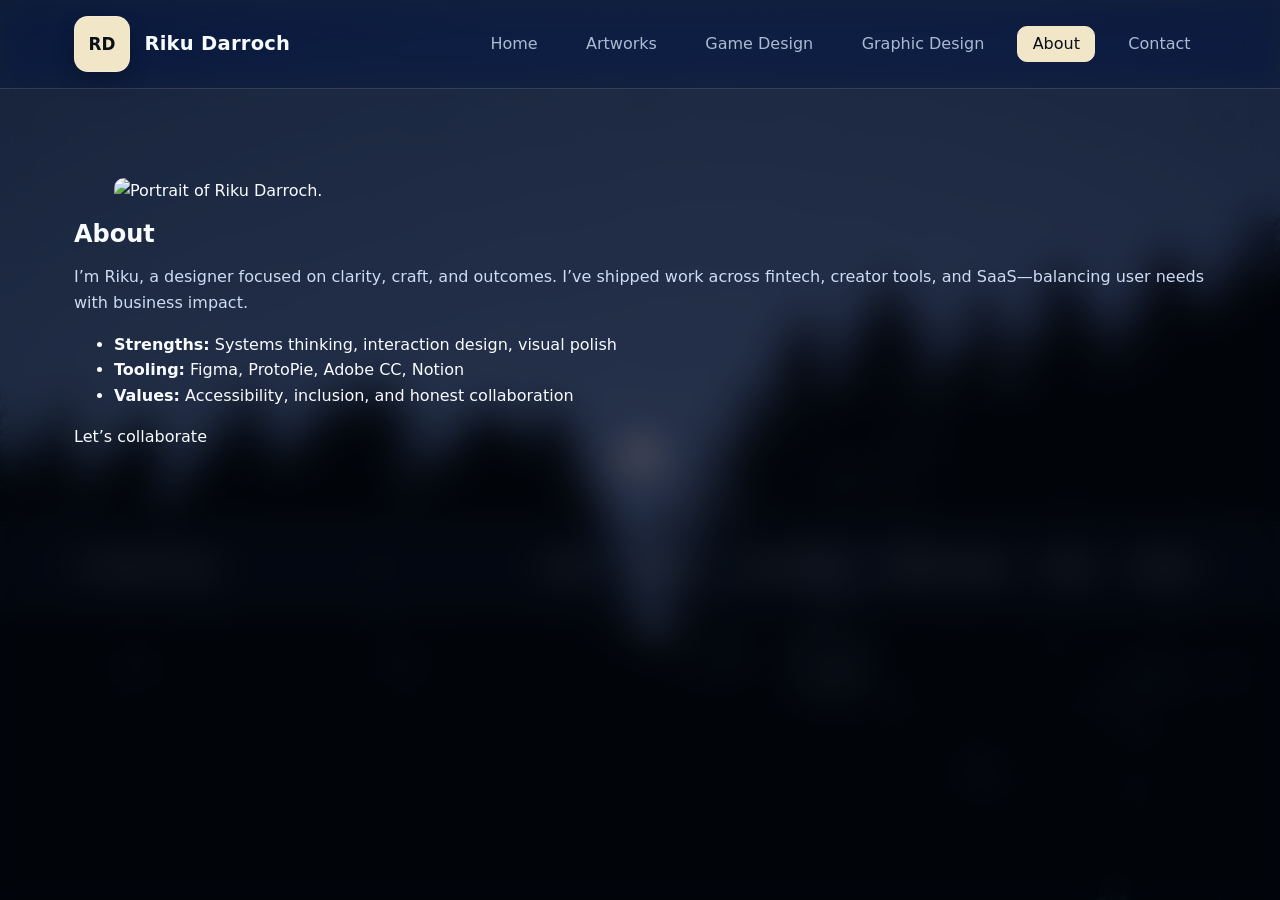
==== about.html @ 94e307cf "made a bunch of stuff changed the layout made some new pages and put an image in the background of i" ====
<!DOCTYPE html>
<html lang="en">
<head>
  <meta charset="UTF-8" />
  <meta name="viewport" content="width=device-width, initial-scale=1" />
  <title>About — Riku Darroch</title>
  <meta name="description" content="About Riku Darroch — product & visual designer focused on clarity, craft, and outcomes." />
  <link rel="stylesheet" href="styles.css" />
  <style>
    :focus-visible { outline: 2px solid currentColor; outline-offset: 3px; }
    @media (prefers-reduced-motion: reduce) { *,*::before,*::after { animation-duration:.01ms!important; transition-duration:.01ms!important; } }
  </style>
</head>
<body>

<div class="bg-image" aria-hidden="true"></div>
<div class="bg-blur" aria-hidden="true"></div>

  <a class="skip-link" href="#main-content">Skip to content</a>
<!-- Background image layer (behind everything) -->
<div class="bg-image" aria-hidden="true"></div>

<!-- Global blur veil (above image, below content) -->
<div class="bg-blur" aria-hidden="true"></div>
  <header class="site-header" role="banner">
    <div class="container">
      <a class="brand" href="index.html" aria-label="Home">
        <span class="brand-mark" aria-hidden="true">RD</span>
        <span class="brand-name">Riku Darroch</span>
      </a>

      <nav class="site-nav" aria-label="Primary">
        <button class="nav-toggle" aria-expanded="false" aria-controls="primary-menu">
          <span class="sr-only">Toggle navigation</span>
          <span class="hamburger" aria-hidden="true"></span>
        </button>
        <ul id="primary-menu">
          <li><a href="index.html">Home</a></li>
          <li><a href="artworks.html">Artworks</a></li>
          <li><a href="game-design.html">Game Design</a></li>
          <li><a href="graphic-design.html">Graphic Design</a></li>
          <li><a href="about.html" aria-current="page">About</a></li>  <!-- About visible & active -->
          <li><a href="contact.html">Contact</a></li>                 <!-- Normal link, not CTA -->
        </ul>
      </nav>
    </div>
  </header>

  <main id="main-content">
    <section class="about" aria-labelledby="about-title">
      <div class="container">
        <div class="about-grid">
          <figure class="about-photo">
            <img src="images/profile.jpg" alt="Portrait of Riku Darroch." loading="lazy" />
          </figure>

          <div class="about-content">
            <h1 id="about-title">About</h1>
            <p>
              I’m Riku, a designer focused on clarity, craft, and outcomes. I’ve shipped work across
              fintech, creator tools, and SaaS—balancing user needs with business impact.
            </p>
            <ul class="about-list">
              <li><strong>Strengths:</strong> Systems thinking, interaction design, visual polish</li>
              <li><strong>Tooling:</strong> Figma, ProtoPie, Adobe CC, Notion</li>
              <li><strong>Values:</strong> Accessibility, inclusion, and honest collaboration</li>
            </ul>
            <div class="about-cta">
              <a class="button" href="contact.html">Let’s collaborate</a>
            </div>
          </div>
        </div>

        <!-- Optional: add a small gallery or timeline here -->
      </div>
    </section>
  </main>

  <footer class="site-footer">
    <div class="container footer-grid">
      <small>&copy; <span id="year"></span> Riku Darroch</small>
      <nav aria-label="Footer">
        <ul class="footer-links">
          <li><a href="index.html">Home</a></li>
          <li><a href="artworks.html">Artworks</a></li>
          <li><a href="game-design.html">Game Design</a></li>
          <li><a href="graphic-design.html">Graphic Design</a></li>
          <li><a href="about.html" aria-current="page">About</a></li>
          <li><a href="contact.html">Contact</a></li>
        </ul>
      </nav>
    </div>
  </footer>

  <script>
    document.getElementById('year').textContent = new Date().getFullYear();

    const toggle = document.querySelector('.nav-toggle');
    const menu = document.getElementById('primary-menu');
    if (toggle && menu) {
      toggle.addEventListener('click', () => {
        const expanded = toggle.getAttribute('aria-expanded') === 'true';
        toggle.setAttribute('aria-expanded', String(!expanded));
        menu.classList.toggle('open', !expanded);
      });
    }
  </script>
</body>
</html>
---- styles.css ----
/*
  styles.css — Dusk Bebop GLASS (Lower-Blur) Theme
  Change request: dial Gaussian blur DOWN for background veil + glass panels.
  - Background photo behind everything
  - Softer blur veil (from 20px → 14px)
  - Glass panels reduced (22/26/20px → 16/18/14px)
  - Corner lens refraction reduced (32px → 22px)
  - No film grain, no logo glow
  Image file: AA592C54-6F62-449D-886C-AB0933FF5377-3468-000000D1F13F3296.jpg
*/

/* =============================
   1) Tokens (solid poster tones)
   ============================= */
:root{
  --ink-900:#07090d;    --ink-800:#0b1120;    --ink-700:#101a33;    --ink-600:#162449;
  --text-100:#f8fbff;   --text-200:#cddcf3;   --text-300:#a9bbd3;
  --moon:#f1e6c7;       --cyan:#00e0ff;       --teal:#5fe3c9;       --coral:#ff5470;
  --line-1:#283a60;     --line-0:#1f2c49;
  --radius:14px; --radius-lg:22px;
  --shadow-0:0 10px 24px rgba(0,0,0,.30);
  --shadow-1:0 20px 48px rgba(0,0,0,.40);
  --max-w:1180px;
  --space-1:.25rem; --space-2:.5rem; --space-3:.75rem; --space-4:1rem; --space-5:1.5rem; --space-6:2rem; --space-7:3rem; --space-8:4.5rem;
  --font: ui-sans-serif, system-ui, -apple-system, Segoe UI, Inter, Roboto, Helvetica, Arial, "Apple Color Emoji", "Segoe UI Emoji";
}
@media (prefers-color-scheme: dark){ :root{ color-scheme: dark; } }

/* =============================
   2) Base
   ============================= */
*{ box-sizing:border-box; }
html,body{ height:100%; }
body{ margin:0; font-family:var(--font); line-height:1.6; color:var(--text-100); background: var(--ink-800); position:relative; overflow-x:hidden; }
img{ display:block; max-width:100%; height:auto; border-radius:calc(var(--radius) - 4px); }
a{ color:inherit; text-decoration:none; }
p{ color:var(--text-200); }

h1,h2,h3{ line-height:1.2; margin:0 0 var(--space-4); color:var(--text-100); }
.lead{ font-size:1.15rem; color:var(--text-100); }
.muted{ color:var(--text-300); }

.container{ width:100%; max-width:var(--max-w); margin-inline:auto; padding:0 var(--space-5); position:relative; z-index:3; }
.grid{ display:grid; gap:var(--space-6); }

:focus-visible{ outline:2px solid var(--cyan); outline-offset:3px; }
.skip-link{ position:absolute; left:-9999px; top:auto; width:1px; height:1px; overflow:hidden; z-index:10; }
.skip-link:focus-visible{ left:var(--space-4); top:var(--space-4); padding:var(--space-3) var(--space-4); background:var(--cyan); color:#001018; border-radius:8px; font-weight:800; }

/* =============================
   3) Background layers
   ============================= */
.bg-image{
  position:fixed; inset:0; z-index:0;
  background-image:url('AA592C54-6F62-449D-886C-AB0933FF5377-3468-000000D1F13F3296.jpg');
  background-size:cover; background-position:center 40%; background-repeat:no-repeat; transform:translateZ(0);
}
.bg-blur{
  position:fixed; inset:0; z-index:1;
  background-color: rgba(5, 10, 20, .30);
  backdrop-filter: blur(14px);
  -webkit-backdrop-filter: blur(14px);
}

/* =============================
   4) Glass system (reduced blur) + corner refraction
   ============================= */
.glass{
  position: relative; background-color: rgba(16, 26, 51, .36);
  border: 1px solid rgba(255,255,255,.18); border-radius: var(--radius-lg,22px);
  box-shadow: var(--shadow-0);
  backdrop-filter: blur(16px) saturate(145%) contrast(110%);
  -webkit-backdrop-filter: blur(16px) saturate(145%) contrast(110%);
}
.glass--heavy{ backdrop-filter: blur(18px) saturate(155%) contrast(112%); -webkit-backdrop-filter: blur(18px) saturate(155%) contrast(112%); }

.glass::before{
  content:""; position:absolute; inset:0; pointer-events:none; border-radius:inherit;
  backdrop-filter: blur(22px) saturate(160%);
  -webkit-backdrop-filter: blur(22px) saturate(160%);
  -webkit-mask:
    radial-gradient(30px 30px at 16px 16px, #000 96%, transparent 100%),
    radial-gradient(30px 30px at calc(100% - 16px) 16px, #000 96%, transparent 100%),
    radial-gradient(30px 30px at 16px calc(100% - 16px), #000 96%, transparent 100%),
    radial-gradient(30px 30px at calc(100% - 16px) calc(100% - 16px), #000 96%, transparent 100%);
  mask:
    radial-gradient(30px 30px at 16px 16px, #000 96%, transparent 100%),
    radial-gradient(30px 30px at calc(100% - 16px) 16px, #000 96%, transparent 100%),
    radial-gradient(30px 30px at 16px calc(100% - 16px), #000 96%, transparent 100%),
    radial-gradient(30px 30px at calc(100% - 16px) calc(100% - 16px), #000 96%, transparent 100%);
  box-shadow: inset 0 0 0 1px rgba(255,255,255,.06), inset 0 0 28px rgba(255,255,255,.05);
}
.glass::after{ content:""; position:absolute; inset:0; pointer-events:none; border-radius:inherit; border:1px solid rgba(255,255,255,.08); clip-path: inset(1px round calc(var(--radius-lg,22px) - 1px)); opacity:.9; }

/* =============================
   5) Header / Nav — glass, no glow
   ============================= */
.site-header{
  position:sticky; top:0; z-index:5;
  background-color: rgba(16, 26, 51, .30);
  border-bottom:1px solid rgba(255,255,255,.14);
  backdrop-filter: blur(16px) saturate(145%) contrast(108%);
  -webkit-backdrop-filter: blur(16px) saturate(145%) contrast(108%);
}
.site-header .container{ display:flex; align-items:center; justify-content:space-between; padding:1.0rem var(--space-5); }
.brand{ display:flex; align-items:center; gap:.9rem; text-decoration:none; }
.brand-mark{ display:inline-grid; place-content:center; width:56px; height:56px; border-radius:14px; background:var(--moon); color:#0a101a; font-weight:900; font-size:1.05rem; border:1px solid rgba(255,255,255,.22); box-shadow: 0 8px 20px rgba(0,0,0,.25); }
.brand-name{ color:var(--text-100); font-size:1.22rem; font-weight:800; letter-spacing:.25px; }

.site-nav ul{ list-style:none; display:flex; align-items:center; gap:1.1rem; margin:0; padding:0; }
.site-nav a{ display:inline-block; padding:.55rem .9rem; line-height:1; border-radius:10px; color:var(--text-300); border:1px solid transparent; }
.site-nav a:hover, .site-nav a:focus-visible{ color:var(--text-100); background-color: rgba(22,36,73,.40); border-color: rgba(255,255,255,.16); box-shadow: 0 6px 16px rgba(0,0,0,.22); }
.site-nav a[aria-current="page"]{ color:#061018; background-color: var(--moon); border-color: var(--moon); }

.nav-toggle{ display:none; width:52px; height:52px; border-radius:12px; border:1px solid rgba(255,255,255,.16); background-color: rgba(22,36,73,.40); color:var(--text-100); backdrop-filter: blur(8px); -webkit-backdrop-filter: blur(8px); }
.hamburger{ width:22px; height:2px; background:currentColor; position:relative; }
.hamburger::before,.hamburger::after{ content:""; position:absolute; left:0; width:22px; height:2px; background:currentColor; }
.hamburger::before{ top:-7px; } .hamburger::after{ top:7px; }
@media (max-width:900px){
  .nav-toggle{ display:block; }
  .site-nav ul{ position:absolute; right:var(--space-5); top: calc(56px + 18px); display:none; flex-direction:column; gap:.7rem; background-color: rgba(16,26,51,.38); border:1px solid rgba(255,255,255,.16); padding:.9rem; border-radius:14px; min-width:230px; backdrop-filter: blur(12px) saturate(135%); -webkit-backdrop-filter: blur(12px) saturate(135%); box-shadow: var(--shadow-1); }
  .site-nav ul.open{ display:flex; }
  .site-nav a{ width:100%; }
}

/* =============================
   6) Sections
   ============================= */
section{ padding: var(--space-8) 0; border-top: 1px solid rgba(255,255,255,.08); }
.hero{ padding: var(--space-8) 0 var(--space-7); border-top:none; }
.hero .container{ display:grid; grid-template-columns:1.2fr 1fr; gap: var(--space-7); align-items:center; }
@media (max-width:960px){ .hero .container{ grid-template-columns:1fr; } }
.hero-figure img{ border-radius: var(--radius-lg); box-shadow: var(--shadow-1); }
.hero-cta{ display:flex; gap: var(--space-4); margin-top: var(--space-5); }

/* =============================
   7) Cards / Grids — glass panels
   ============================= */
.grid-portfolio{ grid-template-columns:repeat(2,minmax(0,1fr)); }
@media (max-width:900px){ .grid-portfolio{ grid-template-columns:1fr; } }
.card{ position:relative; overflow:hidden; border-radius: var(--radius-lg); border:1px solid rgba(255,255,255,.18); background-color: rgba(16,26,51,.32); backdrop-filter: blur(14px) saturate(140%) contrast(108%); -webkit-backdrop-filter: blur(14px) saturate(140%) contrast(108%); box-shadow: var(--shadow-0); transition: transform .15s ease, box-shadow .2s ease, background-color .2s ease; }
.card:hover{ background-color: rgba(16,26,51,.38); transform: translateY(-2px); box-shadow: 0 18px 44px rgba(0,0,0,.40); }
.card.glass{}

.project-thumb img{ aspect-ratio:16/10; object-fit:cover; }
.project-meta{ padding: var(--space-5); }
.project-title{ margin: 0 0 var(--space-2); }
.project-tags{ color: var(--text-300); font-size:.95rem; margin:0 0 var(--space-2); }
.project-blurb{ color: var(--text-200); margin:0 0 var(--space-4); }
.project-cta{ color: var(--teal); font-weight:800; }

/* =============================
   8) Forms — inset glass fields
   ============================= */
.contact-form{ display:grid; gap: var(--space-4); max-width: 720px; }
.form-row{ display:grid; gap:.5rem; }
input,textarea{ width:100%; padding:.95rem 1rem; border-radius:12px; border:1px solid rgba(255,255,255,.16); background-color: rgba(16,26,51,.32); color:var(--text-100); backdrop-filter: blur(12px) saturate(135%); -webkit-backdrop-filter: blur(12px) saturate(135%); }
input::placeholder,textarea::placeholder{ color:#8ea0bd; }
input:focus-visible,textarea:focus-visible{ border-color: var(--cyan); outline-color: var(--cyan); }

/* =============================
   9) Footer — glass strip
   ============================= */
.site-footer{ border-top:1px solid rgba(255,255,255,.10); background-color: rgba(16,26,51,.30); backdrop-filter: blur(10px); -webkit-backdrop-filter: blur(10px); padding: var(--space-6) 0; }
.footer-grid{ display:flex; align-items:center; justify-content:space-between; gap:1rem; }
.footer-links{ list-style:none; display:flex; align-items:center; gap:1rem; margin:0; padding:0; }
.footer-links a{ padding:.45rem .65rem; border-radius:8px; border:1px solid transparent; }
.footer-links a:hover{ background-color: rgba(22,36,73,.36); border-color: rgba(255,255,255,.16); }
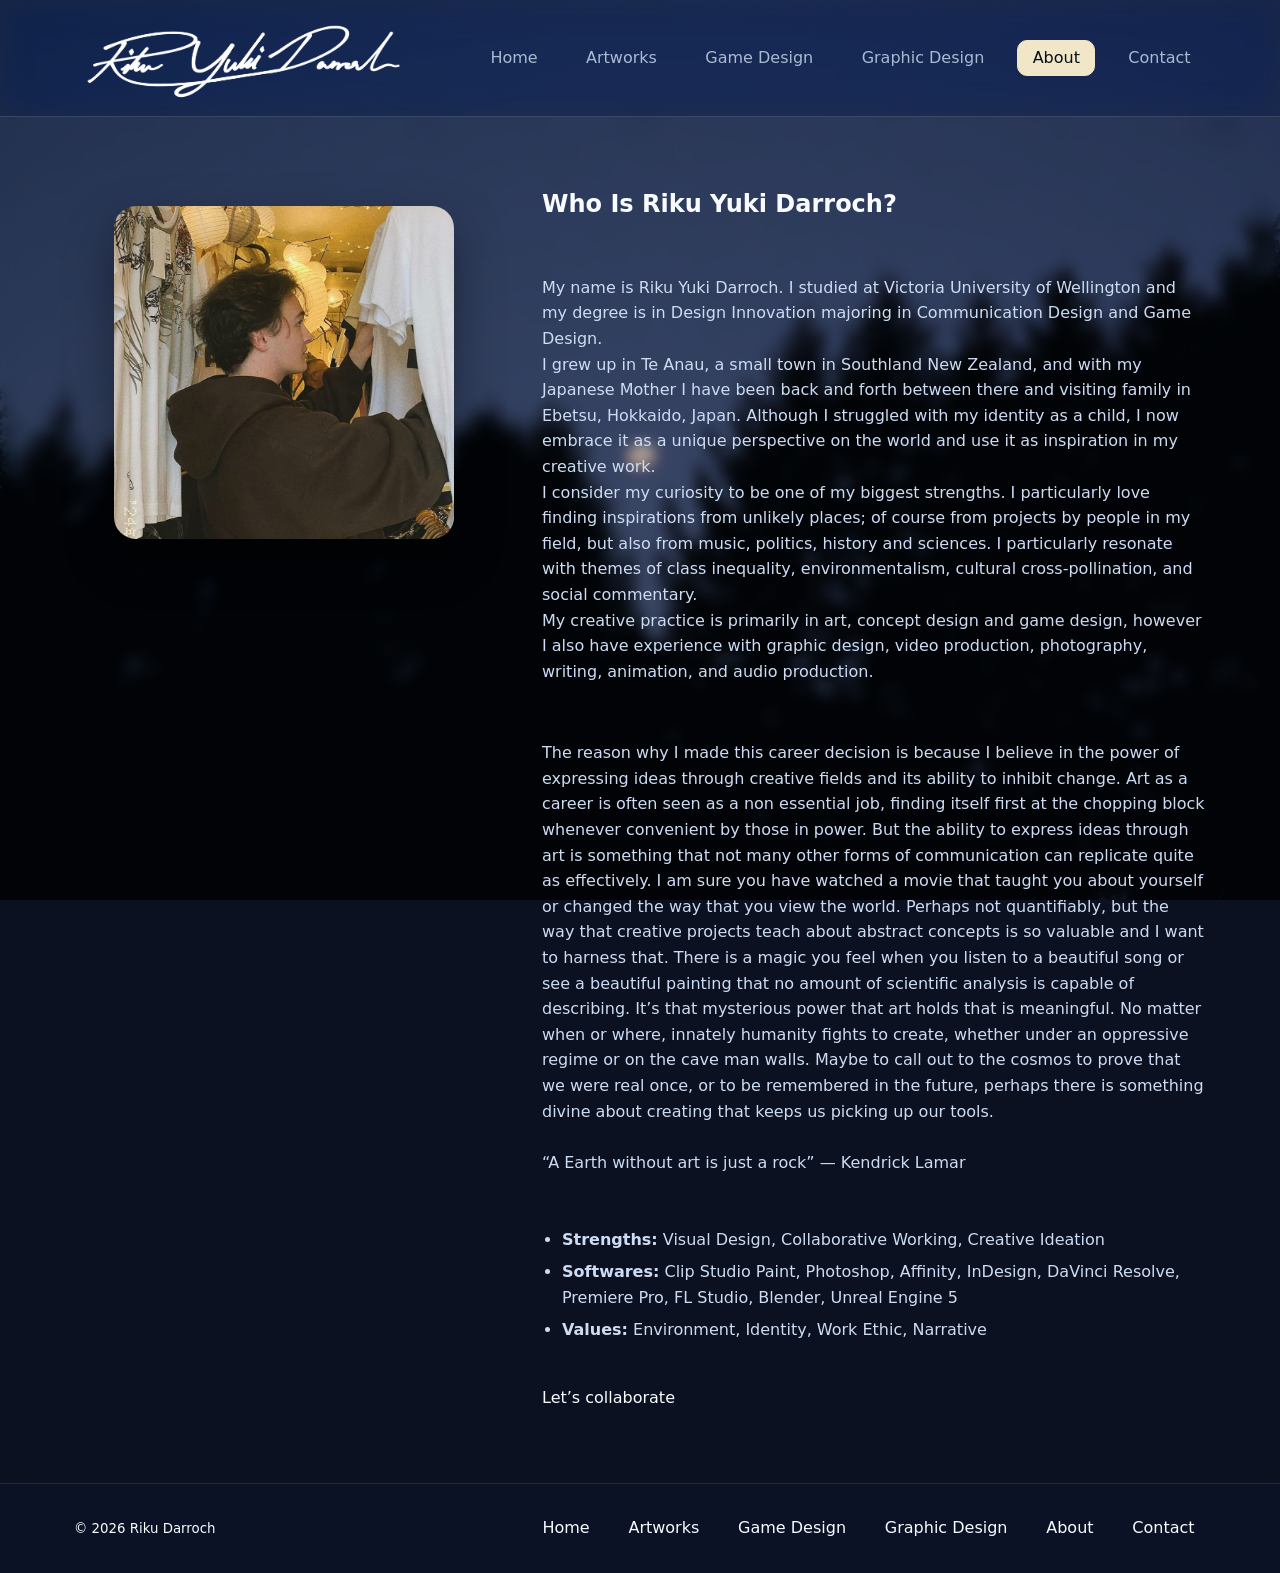
==== commit b5569b03: "added some personality stuff." ====
--- a/about.html
+++ b/about.html
@@ -8,25 +8,23 @@
   <link rel="stylesheet" href="styles.css" />
   <style>
     :focus-visible { outline: 2px solid currentColor; outline-offset: 3px; }
-    @media (prefers-reduced-motion: reduce) { *,*::before,*::after { animation-duration:.01ms!important; transition-duration:.01ms!important; } }
+    @media (prefers-reduced-motion: reduce) {
+      *,*::before,*::after { animation-duration:.01ms!important; transition-duration:.01ms!important; }
+    }
   </style>
 </head>
 <body>
 
-<div class="bg-image" aria-hidden="true"></div>
-<div class="bg-blur" aria-hidden="true"></div>
+  <!-- Single background pair -->
+  <div class="bg-image" aria-hidden="true"></div>
+  <div class="bg-blur"  aria-hidden="true"></div>
 
   <a class="skip-link" href="#main-content">Skip to content</a>
-<!-- Background image layer (behind everything) -->
-<div class="bg-image" aria-hidden="true"></div>
 
-<!-- Global blur veil (above image, below content) -->
-<div class="bg-blur" aria-hidden="true"></div>
   <header class="site-header" role="banner">
     <div class="container">
       <a class="brand" href="index.html" aria-label="Home">
-        <span class="brand-mark" aria-hidden="true">RD</span>
-        <span class="brand-name">Riku Darroch</span>
+        <img class="brand-logo" src="LOGO.png" alt="Riku Darroch logo" height="72" />
       </a>
 
       <nav class="site-nav" aria-label="Primary">
@@ -39,8 +37,8 @@
           <li><a href="artworks.html">Artworks</a></li>
           <li><a href="game-design.html">Game Design</a></li>
           <li><a href="graphic-design.html">Graphic Design</a></li>
-          <li><a href="about.html" aria-current="page">About</a></li>  <!-- About visible & active -->
-          <li><a href="contact.html">Contact</a></li>                 <!-- Normal link, not CTA -->
+          <li><a href="about.html" aria-current="page">About</a></li>
+          <li><a href="contact.html">Contact</a></li>
         </ul>
       </nav>
     </div>
@@ -51,27 +49,62 @@
       <div class="container">
         <div class="about-grid">
           <figure class="about-photo">
-            <img src="images/profile.jpg" alt="Portrait of Riku Darroch." loading="lazy" />
+            <img src="PORTRAIT.jpg" alt="Portrait of Riku Darroch." loading="lazy" />
           </figure>
 
           <div class="about-content">
-            <h1 id="about-title">About</h1>
+            <h1 id="about-title">Who Is Riku Yuki Darroch?</h1>
+
             <p>
-              I’m Riku, a designer focused on clarity, craft, and outcomes. I’ve shipped work across
-              fintech, creator tools, and SaaS—balancing user needs with business impact.
+              My name is Riku Yuki Darroch. I studied at Victoria University of Wellington
+              and my degree is in Design Innovation majoring in Communication Design and Game Design.
+              <br>
+              I grew up in Te Anau, a small town in Southland New Zealand, and with my
+              Japanese Mother I have been back and forth between there and visiting
+              family in Ebetsu, Hokkaido, Japan. Although I struggled with my identity as a child, I now embrace it as a unique perspective on the world and use it as inspiration in my creative work.
+              <br>
+              I consider my curiosity to be one of my biggest strengths. I particularly
+              love finding inspirations from unlikely places; of course from projects by
+              people in my field, but also from music, politics, history and sciences. I
+              particularly resonate with themes of class inequality, environmentalism,
+              cultural cross-pollination, and social commentary.
+              <br>
+              My creative practice is primarily in art, concept design and game design, however I also have experience with graphic design, video production, photography, writing, animation, and audio production.
             </p>
+
+            <p>
+              The reason why I made this career decision is because I believe in the
+              power of expressing ideas through creative fields and its ability to inhibit
+              change. Art as a career is often seen as a non essential job, finding itself
+              first at the chopping block whenever convenient by those in power. But the
+              ability to express ideas through art is something that not many other forms
+              of communication can replicate quite as effectively. I am sure you have
+              watched a movie that taught you about yourself or changed the way that
+              you view the world. Perhaps not quantifiably, but the way that creative
+              projects teach about abstract concepts is so valuable and I want to harness
+              that. There is a magic you feel when you listen to a beautiful song or
+              see a beautiful painting that no amount of scientific analysis is capable
+              of describing. It’s that mysterious power that art holds that is meaningful.
+              No matter when or where, innately humanity fights to create, whether
+              under an oppressive regime or on the cave man walls. Maybe to call out
+              to the cosmos to prove that we were real once, or to be remembered in
+              the future, perhaps there is something divine about creating that keeps us
+              picking up our tools.
+              <br><br>
+              “A Earth without art is just a rock” — Kendrick Lamar
+            </p>
+
             <ul class="about-list">
-              <li><strong>Strengths:</strong> Systems thinking, interaction design, visual polish</li>
-              <li><strong>Tooling:</strong> Figma, ProtoPie, Adobe CC, Notion</li>
-              <li><strong>Values:</strong> Accessibility, inclusion, and honest collaboration</li>
+              <li><strong>Strengths:</strong> Visual Design, Collaborative Working, Creative Ideation</li>
+              <li><strong>Softwares:</strong> Clip Studio Paint, Photoshop, Affinity, InDesign, DaVinci Resolve, Premiere Pro, FL Studio, Blender, Unreal Engine 5</li>
+              <li><strong>Values:</strong> Environment, Identity, Work Ethic, Narrative</li>
             </ul>
+
             <div class="about-cta">
               <a class="button" href="contact.html">Let’s collaborate</a>
             </div>
           </div>
         </div>
-
-        <!-- Optional: add a small gallery or timeline here -->
       </div>
     </section>
   </main>
--- a/styles.css
+++ b/styles.css
@@ -59,7 +59,7 @@
 .bg-blur{
   position:fixed; inset:0; z-index:1;
   background-color: rgba(5, 10, 20, .30);
-  backdrop-filter: blur(14px);
+  backdrop-filter: blur(7px);
   -webkit-backdrop-filter: blur(14px);
 }
 
@@ -96,6 +96,32 @@
 /* =============================
    5) Header / Nav — glass, no glow
    ============================= */
+/* Brand image logo — cleaner, bigger, no border */
+.brand-logo{
+  display:block;
+  height:72px;           /* INCREASED size (was 56px) */
+  width:auto;
+  border-radius:0;       /* remove rounding */
+  border:none;           /* remove border */
+  box-shadow:none;       /* remove shadow */
+  background:transparent;
+  object-fit:contain;
+}
+
+/* Even larger on desktops */
+@media (min-width: 900px){
+  .brand-logo{
+    height:84px;        /* looks great on wide navbars */
+  }
+}
+
+/* Smaller on narrow phones */
+@media (max-width: 480px){
+  .brand-logo{
+    height:60px;
+  }
+}
+
 .site-header{
   position:sticky; top:0; z-index:5;
   background-color: rgba(16, 26, 51, .30);
@@ -105,8 +131,6 @@
 }
 .site-header .container{ display:flex; align-items:center; justify-content:space-between; padding:1.0rem var(--space-5); }
 .brand{ display:flex; align-items:center; gap:.9rem; text-decoration:none; }
-.brand-mark{ display:inline-grid; place-content:center; width:56px; height:56px; border-radius:14px; background:var(--moon); color:#0a101a; font-weight:900; font-size:1.05rem; border:1px solid rgba(255,255,255,.22); box-shadow: 0 8px 20px rgba(0,0,0,.25); }
-.brand-name{ color:var(--text-100); font-size:1.22rem; font-weight:800; letter-spacing:.25px; }
 
 .site-nav ul{ list-style:none; display:flex; align-items:center; gap:1.1rem; margin:0; padding:0; }
 .site-nav a{ display:inline-block; padding:.55rem .9rem; line-height:1; border-radius:10px; color:var(--text-300); border:1px solid transparent; }
@@ -158,6 +182,53 @@
 input,textarea{ width:100%; padding:.95rem 1rem; border-radius:12px; border:1px solid rgba(255,255,255,.16); background-color: rgba(16,26,51,.32); color:var(--text-100); backdrop-filter: blur(12px) saturate(135%); -webkit-backdrop-filter: blur(12px) saturate(135%); }
 input::placeholder,textarea::placeholder{ color:#8ea0bd; }
 input:focus-visible,textarea:focus-visible{ border-color: var(--cyan); outline-color: var(--cyan); }
+/* ===== About page layout (image left, text right) ===== */
+/* ===== About page layout (image left, text right) ===== */
+.about-grid{
+  display: grid;
+  /* ⬆️ Increase the image column width to ~halfway back to original */
+  grid-template-columns: min(420px, 45vw) 1fr; /* image ~420px max, up to 45% of viewport */
+  gap: var(--space-7);
+  align-items: start;
+}
+
+/* Portrait column — allow larger max width */
+.about-photo{
+  max-width: 420px;      /* was 280px; bigger but still controlled */
+}
+.about-photo img{
+  width: 100%;
+  height: auto;
+  border-radius: var(--radius-lg);
+  box-shadow: var(--shadow-1);
+  object-fit: cover;
+}
+
+/* Text column */
+.about-content{
+  display: grid;
+  gap: var(--space-5);
+}
+
+/* Tighter list spacing */
+.about-list{
+  margin: var(--space-3) 0;
+  padding-left: 1.25em;
+  color: var(--text-200);
+}
+.about-list li{ margin-bottom: .4rem; }
+
+/* Responsive: stack on small screens */
+@media (max-width: 900px){
+  .about-grid{
+    grid-template-columns: 1fr;
+  }
+  /* On small screens, keep the image a bit larger but still balanced */
+  .about-photo{
+    max-width: 520px;    /* allow a touch more width when stacked */
+    margin-inline: auto; /* center the image above the text */
+  }
+}
 
 /* =============================
    9) Footer — glass strip
